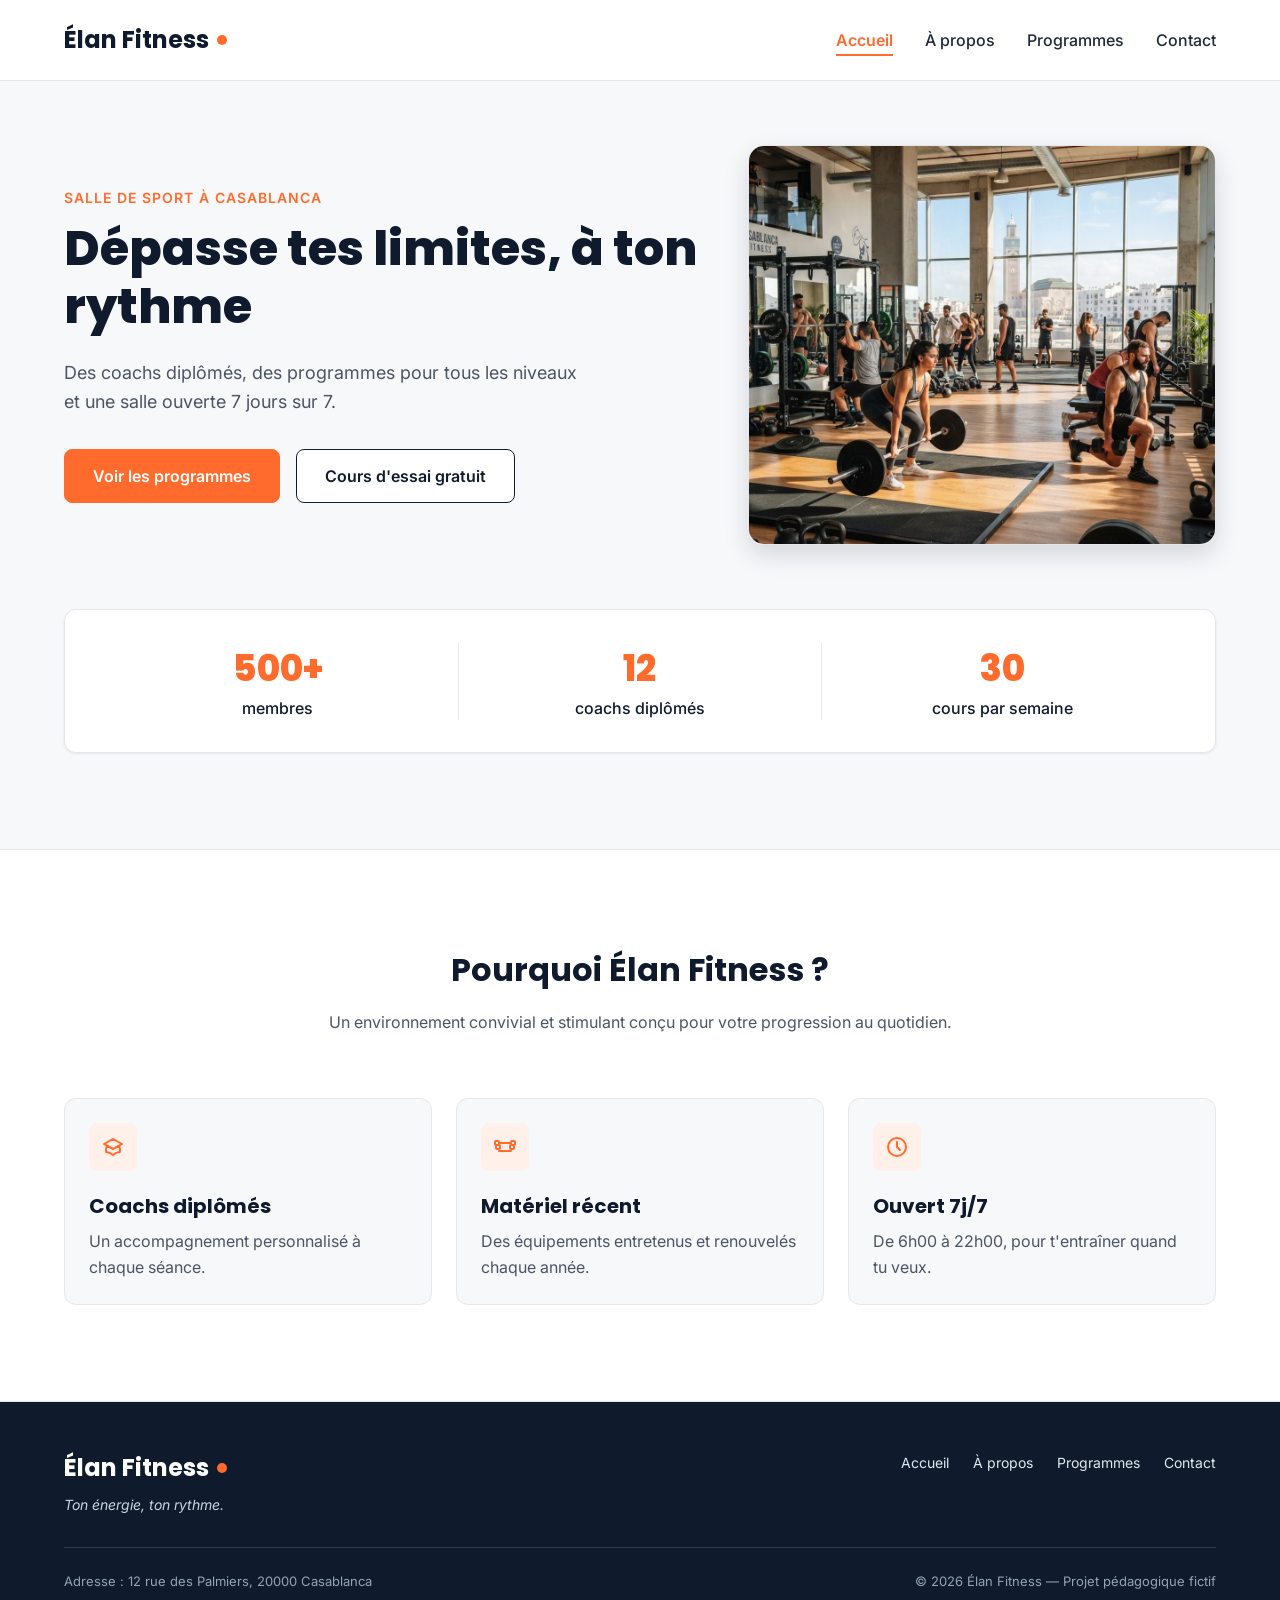
==== index.html @ 39fef3ad "convert website to multipage and add contact page" ====
<!DOCTYPE html>
<html lang="fr">
<head>
  <meta charset="UTF-8">
  <meta name="viewport" content="width=device-width, initial-scale=1">

  <meta name="description" content="Élan Fitness, salle de sport à Casablanca : musculation, yoga, cardio et boxe fitness avec des coachs diplômés. Réservez votre cours d'essai gratuit.">

  <title>Élan Fitness | Salle de sport à Casablanca</title>

  <link rel="preconnect" href="https://fonts.googleapis.com">
  <link rel="preconnect" href="https://fonts.gstatic.com" crossorigin>

  <link href="https://fonts.googleapis.com/css2?family=Inter:wght@400;500;600&family=Poppins:wght@600;700;800&display=swap" rel="stylesheet">

  <link rel="stylesheet" href="style.css">
</head>

<body>

  <header class="en-tete">
    <div class="conteneur en-tete-contenu">

      <a href="index.html" class="logo">Élan Fitness</a>

      <nav aria-label="Navigation principale">
        <ul class="menu">
          <li>
            <a href="index.html" class="lien-actif" aria-current="page">
              Accueil
            </a>
          </li>

          <li>
            <a href="propos.html">À propos</a>
          </li>

          <li>
            <a href="programes.html">Programmes</a>
          </li>
          <li>
            <a href="contact.html">Contact</a>
          </li>
        </ul>
      </nav>

    </div>
  </header>


  <main>

    <!-- Section d'accueil -->
    <section id="accueil" class="hero">

      <div class="conteneur">

        <div class="hero-contenu">

          <div class="hero-texte">

            <p class="sur-titre">
              Salle de sport à Casablanca
            </p>

            <h1>
              Dépasse tes limites, à ton rythme
            </h1>

            <p class="hero-description">
              Des coachs diplômés, des programmes pour tous les niveaux
              et une salle ouverte 7 jours sur 7.
            </p>

            <div class="boutons">

              <a href="programes.html" class="bouton bouton-principal">
                Voir les programmes
              </a>

              <a href="contact.html" class="bouton bouton-secondaire">
                Cours d'essai gratuit
              </a>

            </div>

          </div>

          <img
            class="hero-image"
            src="img/hero.jpg"
            alt="Des personnes s'entraînent dans une salle de sport lumineuse à Casablanca"
          >

        </div>


        <div class="chiffres">

          <div class="chiffre">
            <p class="chiffre-nombre">500+</p>
            <p>membres</p>
          </div>

          <div class="chiffre">
            <p class="chiffre-nombre">12</p>
            <p>coachs diplômés</p>
          </div>

          <div class="chiffre">
            <p class="chiffre-nombre">30</p>
            <p>cours par semaine</p>
          </div>

        </div>

      </div>

    </section>


    <!-- Section avantages -->
    <section class="section section-blanche">

      <div class="conteneur">

        <div class="section-titre">

          <h2>
            Pourquoi Élan Fitness ?
          </h2>

          <p>
            Un environnement convivial et stimulant conçu pour votre
            progression au quotidien.
          </p>

        </div>


        <div class="cartes">

          <article class="carte carte-avantage">

            <div class="icone">
              <img src="img/icone-coach.svg" alt="">
            </div>

            <h3>
              Coachs diplômés
            </h3>

            <p>
              Un accompagnement personnalisé à chaque séance.
            </p>

          </article>


          <article class="carte carte-avantage">

            <div class="icone">
              <img src="img/icone-materiel.svg" alt="">
            </div>

            <h3>
              Matériel récent
            </h3>

            <p>
              Des équipements entretenus et renouvelés chaque année.
            </p>

          </article>


          <article class="carte carte-avantage">

            <div class="icone">
              <img src="img/icone-horloge.svg" alt="">
            </div>

            <h3>
              Ouvert 7j/7
            </h3>

            <p>
              De 6h00 à 22h00, pour t'entraîner quand tu veux.
            </p>

          </article>

        </div>

      </div>

    </section>

  </main>


  <footer class="pied-de-page">

    <div class="conteneur">

      <div class="pied-haut">

        <div>

          <p class="logo logo-clair">
            Élan Fitness
          </p>

          <p class="slogan">
            Ton énergie, ton rythme.
          </p>

        </div>


        <nav aria-label="Navigation du pied de page">

          <ul class="menu menu-pied">

            <li>
              <a href="index.html">Accueil</a>
            </li>

            <li>
              <a href="propos.html">À propos</a>
            </li>

            <li>
              <a href="programes.html">Programmes</a>
            </li>
            <li>
              <a href="contact.html">Contact</a>
            </li>

          </ul>

        </nav>

      </div>


      <div class="pied-bas">

        <p>
          Adresse : 12 rue des Palmiers, 20000 Casablanca
        </p>

        <p>
          &copy; 2026 Élan Fitness — Projet pédagogique fictif
        </p>

      </div>

    </div>

  </footer>

</body>
</html>
---- style.css ----
* {
  box-sizing: border-box;
  margin: 0;
  padding: 0;
}

html {
  scroll-behavior: smooth;
}

body {
  font-family: 'Inter', Arial, sans-serif;
  font-size: 16px;
  line-height: 1.5;
  color: #1F2937;
  background-color: #F7F8FA;
}

h1, h2, h3, h4 {
  font-family: 'Poppins', Arial, sans-serif;
  color: #0F1B2D;
}

a {
  color: inherit;
  text-decoration: none;
}

ul {
  list-style: none;
}

img {
  display: block;
  max-width: 100%;
}

a:focus-visible,
button:focus-visible {
  outline: 3px solid #FF6B2C;
  outline-offset: 2px;
}

.conteneur {
  width: 100%;
  max-width: 1200px;
  margin: 0 auto;
  padding: 0 24px;
}

.section {
  padding: 96px 0;
}

.section-blanche {
  background-color: #FFFFFF;
  border-top: 1px solid #E5E7EB;
  border-bottom: 1px solid #E5E7EB;
}

.section-titre {
  max-width: 640px;
  margin: 0 auto 64px;
  text-align: center;
}

.section-titre h2 {
  font-size: 32px;
  margin-bottom: 16px;
}

.section-titre h3 {
  font-size: 26px;
  margin-bottom: 12px;
}

.section-titre p {
  color: #4B5563;
}

.sur-titre {
  font-size: 14px;
  font-weight: 600;
  color: #FF6B2C;
  text-transform: uppercase;
  letter-spacing: 1px;
  margin-bottom: 12px;
}

.bouton {
  display: inline-block;
  padding: 14px 28px;
  border-radius: 8px;
  font-size: 16px;
  font-weight: 600;
  text-align: center;
  cursor: pointer;
}

.bouton-principal {
  background-color: #FF6B2C;
  border: 1px solid #FF6B2C;
  color: #FFFFFF;
}

.bouton-principal:hover {
  background-color: #F05817;
}

.bouton-secondaire {
  background-color: #FFFFFF;
  border: 1px solid #0F1B2D;
  color: #0F1B2D;
}

.bouton-secondaire:hover {
  background-color: #F3F4F6;
}

.cartes {
  display: flex;
  gap: 24px;
}

.carte {
  flex: 1;
  background-color: #FFFFFF;
  border: 1px solid #E5E7EB;
  border-radius: 12px;
  box-shadow: 0 1px 3px rgba(15, 27, 45, 0.08);
}

.icone {
  width: 48px;
  height: 48px;
  background-color: #FFF0EA;
  border-radius: 8px;
  display: flex;
  align-items: center;
  justify-content: center;
}

.icone img {
  width: 24px;
  height: 24px;
}

.icone-petite {
  width: 32px;
  height: 32px;
  border-radius: 50%;
}

.icone-petite img {
  width: 16px;
  height: 16px;
}

.en-tete {
  position: sticky;
  top: 0;
  z-index: 10;
  background-color: #FFFFFF;
  border-bottom: 1px solid #E5E7EB;
}

.en-tete-contenu {
  height: 80px;
  display: flex;
  align-items: center;
  justify-content: space-between;
}

.logo {
  display: flex;
  align-items: center;
  font-family: 'Poppins', Arial, sans-serif;
  font-size: 24px;
  font-weight: 700;
  color: #0F1B2D;
}

.logo::after {
  content: "";
  width: 10px;
  height: 10px;
  margin-left: 8px;
  background-color: #FF6B2C;
  border-radius: 50%;
}

.menu {
  display: flex;
  gap: 32px;
}

.menu a {
  font-weight: 500;
  padding-bottom: 4px;
  border-bottom: 2px solid transparent;
}

.menu a:hover {
  color: #FF6B2C;
}

.menu .lien-actif {
  color: #FF6B2C;
  font-weight: 600;
  border-bottom-color: #FF6B2C;
}

.hero {
  padding: 64px 0 96px;
}

.hero-contenu {
  display: flex;
  align-items: center;
  gap: 32px;
}

.hero-texte {
  flex: 7;
}

.hero-texte h1 {
  font-size: 48px;
  font-weight: 800;
  line-height: 1.2;
  margin-bottom: 24px;
}

.hero-description {
  max-width: 520px;
  font-size: 18px;
  line-height: 1.6;
  color: #4B5563;
  margin-bottom: 32px;
}

.boutons {
  display: flex;
  flex-wrap: wrap;
  gap: 16px;
}

.hero-image {
  flex: 5;
  min-width: 0;
  height: 400px;
  object-fit: cover;
  border-radius: 16px;
  border: 1px solid #E5E7EB;
  box-shadow: 0 10px 25px rgba(15, 27, 45, 0.15);
}

.chiffres {
  display: flex;
  margin-top: 64px;
  padding: 32px;
  background-color: #FFFFFF;
  border: 1px solid #E5E7EB;
  border-radius: 12px;
  box-shadow: 0 1px 3px rgba(15, 27, 45, 0.08);
}

.chiffre {
  flex: 1;
  text-align: center;
  font-weight: 500;
  color: #0F1B2D;
}

.chiffre + .chiffre {
  border-left: 1px solid #E5E7EB;
}

.chiffre-nombre {
  font-family: 'Poppins', Arial, sans-serif;
  font-size: 36px;
  font-weight: 800;
  color: #FF6B2C;
}

.carte-avantage {
  padding: 24px;
  background-color: #F7F8FA;
  box-shadow: none;
}

.carte-avantage .icone {
  margin-bottom: 20px;
}

.carte-avantage h3 {
  font-size: 20px;
  margin-bottom: 8px;
}

.carte-avantage p {
  color: #4B5563;
  line-height: 1.6;
}

.apropos-contenu {
  display: flex;
  align-items: center;
  gap: 64px;
}

.apropos-texte {
  flex: 7;
}

.apropos-texte h2 {
  font-size: 36px;
  line-height: 1.2;
  margin-bottom: 20px;
}

.apropos-texte p {
  color: #4B5563;
  line-height: 1.7;
  margin-bottom: 16px;
}

.valeurs {
  display: flex;
  gap: 16px;
  margin-top: 32px;
}

.valeur {
  flex: 1;
  display: flex;
  align-items: center;
  gap: 12px;
  padding: 12px 16px;
  background-color: #FFFFFF;
  border: 1px solid #E5E7EB;
  border-radius: 12px;
  font-family: 'Poppins', Arial, sans-serif;
  font-size: 14px;
  font-weight: 600;
  color: #0F1B2D;
}

.apropos-image {
  flex: 5;
  min-width: 0;
  height: 360px;
  object-fit: cover;
  border-radius: 16px;
  box-shadow: 0 10px 25px rgba(15, 27, 45, 0.15);
}

.carte-programme {
  display: flex;
  flex-direction: column;
  overflow: hidden;
}

.carte-programme > img {
  width: 100%;
  height: 200px;
  object-fit: cover;
}

.programme-corps {
  flex: 1;
  display: flex;
  flex-direction: column;
  padding: 20px;
}

.programme-corps h3 {
  font-size: 20px;
  margin-bottom: 8px;
}

.programme-corps p {
  font-size: 15px;
  color: #4B5563;
}

.etiquette {
  align-self: flex-start;
  padding: 4px 10px;
  margin-bottom: 12px;
  border-radius: 6px;
  font-size: 12px;
  font-weight: 600;
}

.etiquette-orange {
  background-color: #FFEDE5;
  color: #C2410C;
}

.etiquette-bleue {
  background-color: #DBEAFE;
  color: #1D4ED8;
}

.etiquette-verte {
  background-color: #D1FAE5;
  color: #047857;
}

.programme-corps .duree {
  display: flex;
  align-items: center;
  gap: 8px;
  margin-top: auto;
  padding-top: 16px;
  border-top: 1px solid #E5E7EB;
  font-size: 13px;
  font-weight: 600;
  color: #0F1B2D;
}

.programme-corps h3 + p {
  margin-bottom: 16px;
}

.duree img {
  width: 16px;
  height: 16px;
}

.formules {
  margin-top: 96px;
}

.formule {
  position: relative;
  display: flex;
  flex-direction: column;
  padding: 28px;
}

.formule h4 {
  font-size: 20px;
}

.prix {
  margin: 8px 0 16px;
  font-family: 'Poppins', Arial, sans-serif;
  font-size: 30px;
  font-weight: 800;
  color: #FF6B2C;
}

.prix span {
  font-family: 'Inter', Arial, sans-serif;
  font-size: 16px;
  font-weight: 500;
  color: #4B5563;
}

.prix-note {
  margin: -8px 0 16px;
  font-size: 13px;
  color: #4B5563;
}

.formule-liste {
  flex: 1;
  margin-bottom: 24px;
}

.formule-liste li {
  padding-left: 28px;
  margin-bottom: 12px;
  font-size: 15px;
  background-image: url('img/icone-check.svg');
  background-repeat: no-repeat;
  background-position: left center;
  background-size: 16px;
}

.formule .bouton {
  display: block;
}

.formule-populaire {
  border: 2px solid #FF6B2C;
  box-shadow: 0 10px 25px rgba(255, 107, 44, 0.2);
}

.badge-populaire {
  position: absolute;
  top: -14px;
  left: 50%;
  transform: translateX(-50%);
  padding: 4px 14px;
  background-color: #FF6B2C;
  border-radius: 999px;
  font-size: 12px;
  font-weight: 700;
  text-transform: uppercase;
  color: #FFFFFF;
}

.pied-de-page {
  padding: 48px 0 32px;
  background-color: #0F1B2D;
  color: #FFFFFF;
}

.pied-haut {
  display: flex;
  justify-content: space-between;
  align-items: flex-start;
  padding-bottom: 32px;
  border-bottom: 1px solid rgba(255, 255, 255, 0.15);
}

.logo-clair {
  color: #FFFFFF;
}

.slogan {
  margin-top: 8px;
  font-size: 14px;
  font-style: italic;
  color: #CBD5E1;
}

.menu-pied {
  gap: 24px;
}

.menu-pied a {
  font-size: 14px;
  font-weight: 400;
  color: #E2E8F0;
}

.pied-bas {
  display: flex;
  justify-content: space-between;
  margin-top: 24px;
  font-size: 13px;
  color: #94A3B8;
}

.apropos-texte h1 {
  font-size: 36px;
  line-height: 1.2;
  margin-bottom: 20px;
}
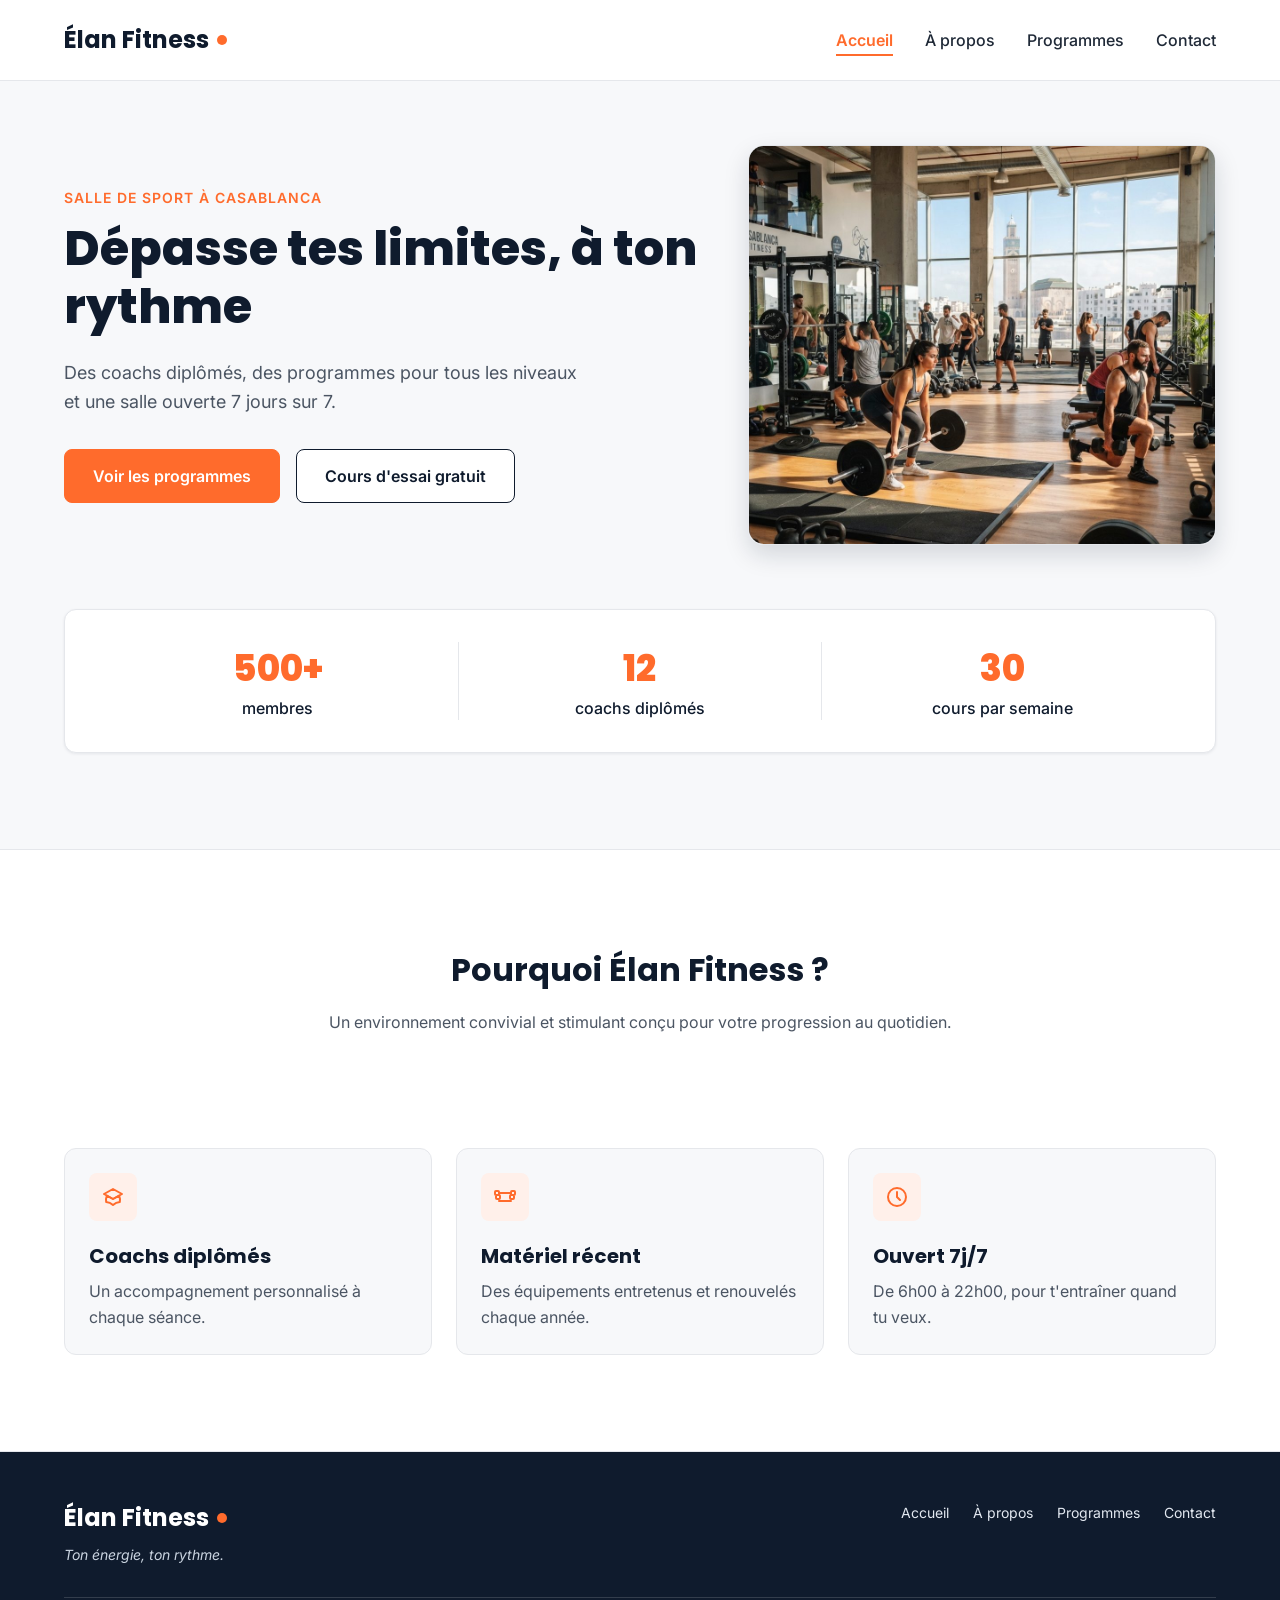
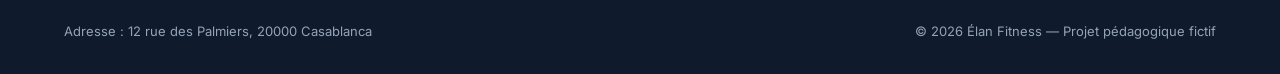
==== commit 8bdd90cb: "update my website pages" ====
--- a/index.html
+++ b/index.html
@@ -262,3 +262,4 @@
 
 </body>
 </html>
+
--- a/style.css
+++ b/style.css
@@ -550,4 +550,163 @@
   font-size: 36px;
   line-height: 1.2;
   margin-bottom: 20px;
-}+}
+
+.contact {
+    padding: 80px 0;
+}
+
+.contact h1 {
+    text-align: center;
+    margin-bottom: 12px;
+}
+
+.contact > .conteneur > p {
+    text-align: center;
+    margin-bottom: 40px;
+}
+
+.contact form {
+    max-width: 600px;
+    margin: 0 auto 50px;
+}
+
+.contact label {
+    display: block;
+    margin-bottom: 8px;
+    font-weight: 600;
+}
+
+
+
+.contact textarea {
+    min-height: 150px;
+    resize: vertical;
+}
+
+.contact input:focus,
+.contact textarea:focus {
+    outline: none;
+    border-color: #FF6B2C;
+}
+
+.contact button {
+    padding: 12px 24px;
+    border: none;
+    border-radius: 8px;
+    background-color: #FF6B2C;
+    color: white;
+    font-weight: 600;
+    cursor: pointer;
+}
+
+.contact button:hover {
+    background-color: #e85a20;
+}
+
+.informations-contact {
+    max-width: 600px;
+    margin: 0 auto;
+}
+
+.informations-contact h2 {
+    margin-bottom: 20px;
+}
+
+.informations-contact p {
+    margin-bottom: 10px;
+}
+.horaires {
+    max-width: 600px;
+    margin: 50px auto;
+}
+
+.horaires h2 {
+    margin-bottom: 20px;
+}
+
+.horaires p {
+    margin-bottom: 10px;
+}
+
+.carte {
+    max-width: 600px;
+    margin: 50px auto 0;
+}
+
+.carte h2 {
+    margin-bottom: 20px;
+}
+
+.carte iframe {
+    border-radius: 8px;
+}
+
+
+.contact-formulaire {
+    flex: 1;
+    padding: 40px;
+    background-color: #FFFFFF;
+    border: 1px solid #E5E7EB;
+    border-radius: 16px;
+    box-shadow: 0 8px 24px rgba(15, 27, 45, 0.08);
+}
+
+.ligne-champs {
+    display: flex;
+    gap: 20px;
+}
+
+.ligne-champs .champ {
+    flex: 1;
+}
+
+.champ {
+    margin-bottom: 22px;
+}
+
+.champ label {
+    display: block;
+    margin-bottom: 8px;
+    font-size: 14px;
+    font-weight: 600;
+    color: #0F1B2D;
+}
+
+.champ input,
+.champ textarea {
+    width: 100%;
+    padding: 14px 16px;
+    border: 1px solid #D1D5DB;
+    border-radius: 8px;
+    font-family: inherit;
+    font-size: 15px;
+    background-color: #FFFFFF;
+    transition: border-color 0.2s;
+}
+
+.champ input:focus,
+.champ textarea:focus {
+    outline: none;
+    border-color: #FF6B2C;
+}
+
+.champ textarea {
+    min-height: 140px;
+    resize: vertical;
+}
+
+.contact-formulaire button {
+    padding: 14px 28px;
+    border: none;
+    border-radius: 8px;
+    background-color: #FF6B2C;
+    color: #FFFFFF;
+    font-size: 15px;
+    font-weight: 600;
+    cursor: pointer;
+}
+
+.contact-formulaire button:hover {
+    background-color: #F05817;
+}
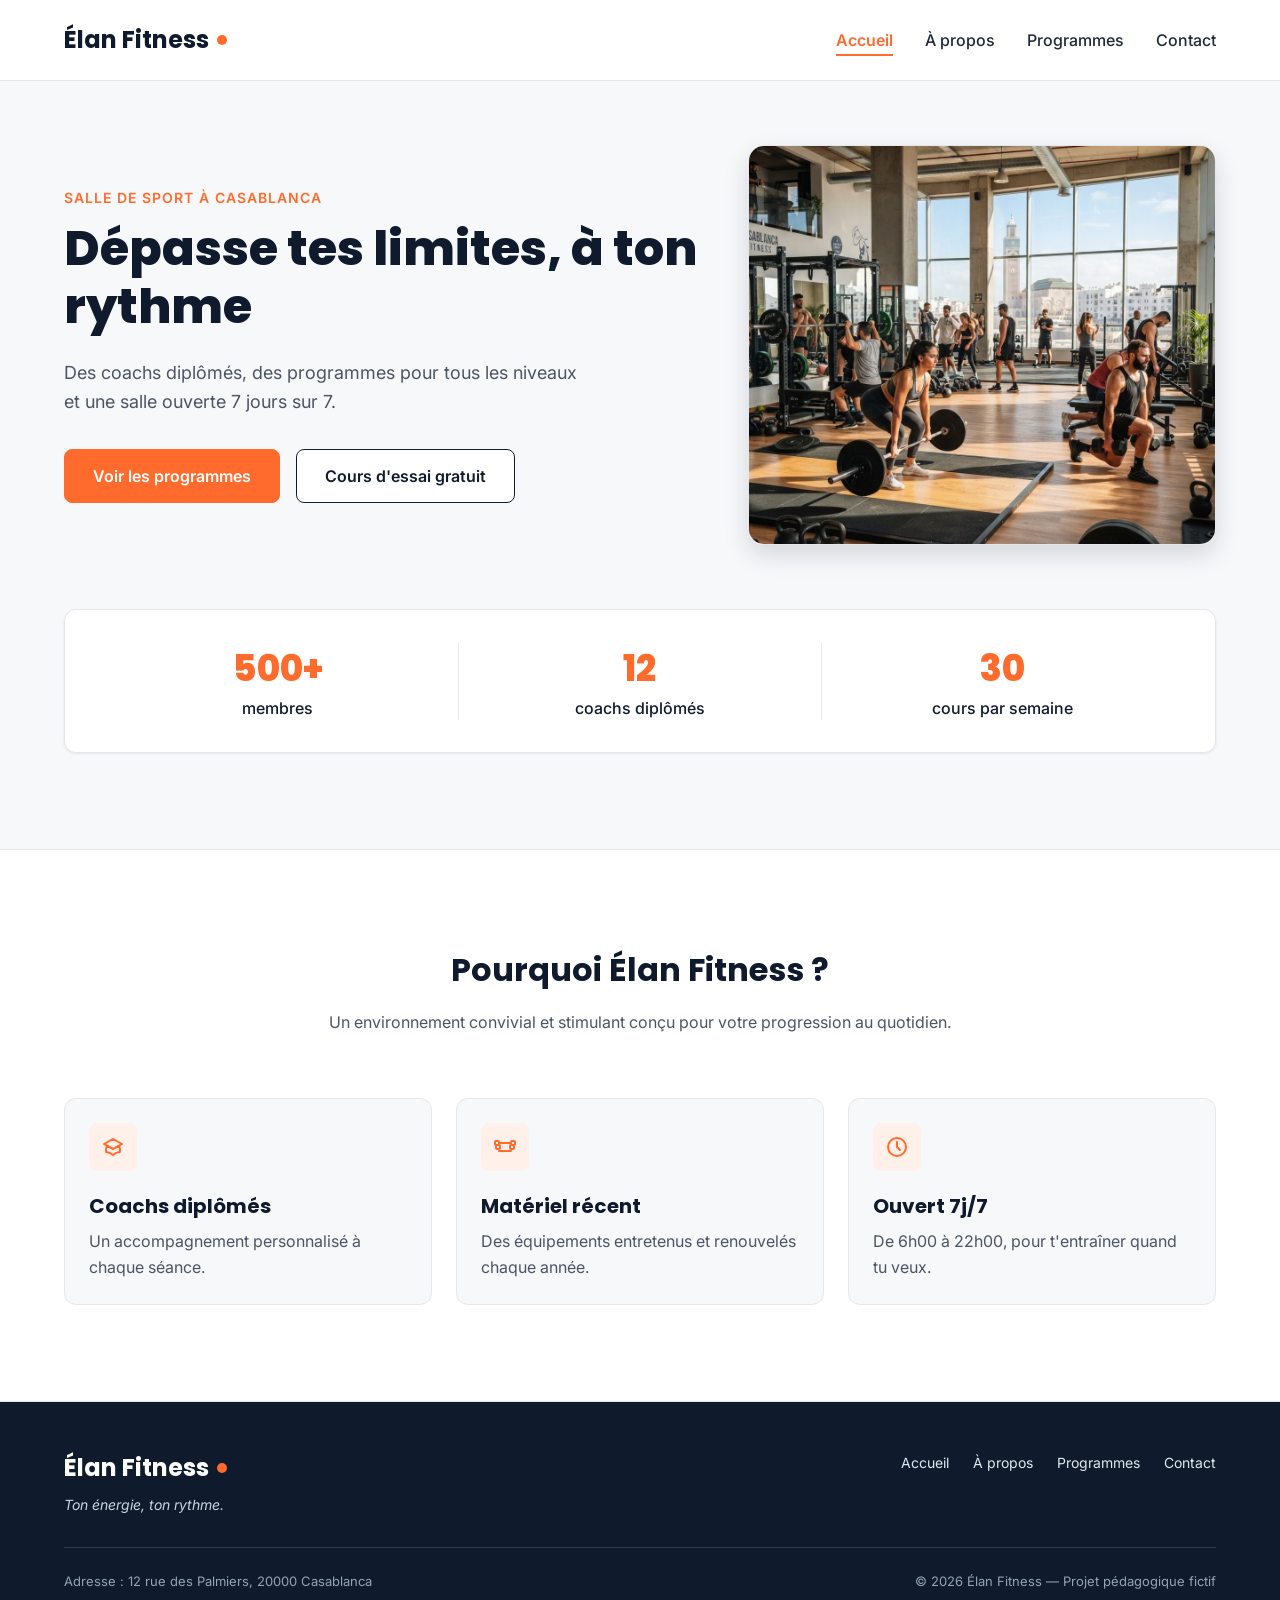
==== commit 2a36af5f: "update my website and add a contacting  page" ====
--- a/index.html
+++ b/index.html
@@ -8,6 +8,7 @@
 
   <title>Élan Fitness | Salle de sport à Casablanca</title>
 
+  
   <link rel="preconnect" href="https://fonts.googleapis.com">
   <link rel="preconnect" href="https://fonts.gstatic.com" crossorigin>
 
--- a/style.css
+++ b/style.css
@@ -553,160 +553,114 @@
 }
 
 .contact {
-    padding: 80px 0;
+  padding: 60px 0;
 }
 
 .contact h1 {
-    text-align: center;
-    margin-bottom: 12px;
+  text-align: center;
+  font-size: 36px;
+  margin-bottom: 12px;
 }
 
 .contact > .conteneur > p {
-    text-align: center;
-    margin-bottom: 40px;
+  text-align: center;
+  color: #4B5563;
+  margin-bottom: 30px;
 }
 
 .contact form {
-    max-width: 600px;
-    margin: 0 auto 50px;
+  max-width: 750px;
+  margin: 0 auto 35px;
+  padding: 30px;
+  background-color: #FFF0EA;
+  border-left: 4px solid #FF6B2C;
+  border-radius: 8px;
+  box-shadow: 0 4px 12px rgba(15, 27, 45, 0.08);
+  text-align: left;
 }
 
 .contact label {
-    display: block;
-    margin-bottom: 8px;
-    font-weight: 600;
-}
-
-
-
+  display: block;
+  margin: 14px 0 7px;
+  font-weight: bold;
+  color: #0F1B2D;
+}
+
+
+.contact input,
 .contact textarea {
-    min-height: 150px;
-    resize: vertical;
+  width: 100%;
+  box-sizing: border-box;
+  padding: 12px;
+  border: 1px solid #D1D5DB;
+  border-radius: 6px;
+  background-color: white;
+  font-size: 15px;
+}
+
+.contact textarea {
+  min-height: 130px;
+  resize: vertical;
 }
 
 .contact input:focus,
 .contact textarea:focus {
-    outline: none;
-    border-color: #FF6B2C;
+  outline: 2px solid #FF6B2C;
+  border-color: #FF6B2C;
 }
 
 .contact button {
-    padding: 12px 24px;
-    border: none;
-    border-radius: 8px;
-    background-color: #FF6B2C;
-    color: white;
-    font-weight: 600;
-    cursor: pointer;
+  margin-top: 18px;
+  padding: 12px 24px;
+  border: none;
+  border-radius: 6px;
+  background-color: #FF6B2C;
+  color: #f6f5f5;
+  font-size: 16px;
+  font-weight: 600;
+  cursor: pointer;
 }
 
 .contact button:hover {
-    background-color: #e85a20;
+  background-color: #68d04e;
 }
 
 .informations-contact {
-    max-width: 600px;
-    margin: 0 auto;
+  max-width: 600px;
+  margin: 0 auto;
+  padding: 25px 30px;
+  background-color: #FFF0EA;
+  border-left: 5px solid #FF6B2C;
+  border-radius: 9px;
+
 }
 
 .informations-contact h2 {
-    margin-bottom: 20px;
+  margin-bottom: 18px;
+  font-size: 24px;
 }
 
 .informations-contact p {
-    margin-bottom: 10px;
-}
-.horaires {
-    max-width: 600px;
-    margin: 50px auto;
-}
-
-.horaires h2 {
-    margin-bottom: 20px;
-}
-
-.horaires p {
-    margin-bottom: 10px;
-}
-
-.carte {
-    max-width: 600px;
-    margin: 50px auto 0;
-}
-
-.carte h2 {
-    margin-bottom: 20px;
-}
-
-.carte iframe {
-    border-radius: 8px;
-}
-
-
-.contact-formulaire {
-    flex: 1;
-    padding: 40px;
-    background-color: #FFFFFF;
-    border: 1px solid #E5E7EB;
-    border-radius: 16px;
-    box-shadow: 0 8px 24px rgba(15, 27, 45, 0.08);
-}
-
-.ligne-champs {
-    display: flex;
-    gap: 20px;
-}
-
-.ligne-champs .champ {
-    flex: 1;
-}
-
-.champ {
-    margin-bottom: 22px;
-}
-
-.champ label {
-    display: block;
-    margin-bottom: 8px;
-    font-size: 14px;
-    font-weight: 600;
-    color: #0F1B2D;
-}
-
-.champ input,
-.champ textarea {
-    width: 100%;
-    padding: 14px 16px;
-    border: 1px solid #D1D5DB;
-    border-radius: 8px;
-    font-family: inherit;
-    font-size: 15px;
-    background-color: #FFFFFF;
-    transition: border-color 0.2s;
-}
-
-.champ input:focus,
-.champ textarea:focus {
-    outline: none;
-    border-color: #FF6B2C;
-}
-
-.champ textarea {
-    min-height: 140px;
-    resize: vertical;
-}
-
-.contact-formulaire button {
-    padding: 14px 28px;
-    border: none;
-    border-radius: 8px;
-    background-color: #FF6B2C;
-    color: #FFFFFF;
-    font-size: 15px;
-    font-weight: 600;
-    cursor: pointer;
-}
-
-.contact-formulaire button:hover {
-    background-color: #F05817;
-}
+  margin-bottom: 10px;
+}
+
+@media (max-width: 600px) {
+  .contact {
+    padding: 40px ;
+  }
+
+  .contact h1 {
+    font-size: 30px;
+  }
+
+  .contact form {
+    padding: 20px;
+  }
+
+  .informations-contact {
+    padding: 20px;
+  }
+}
+
+
+
